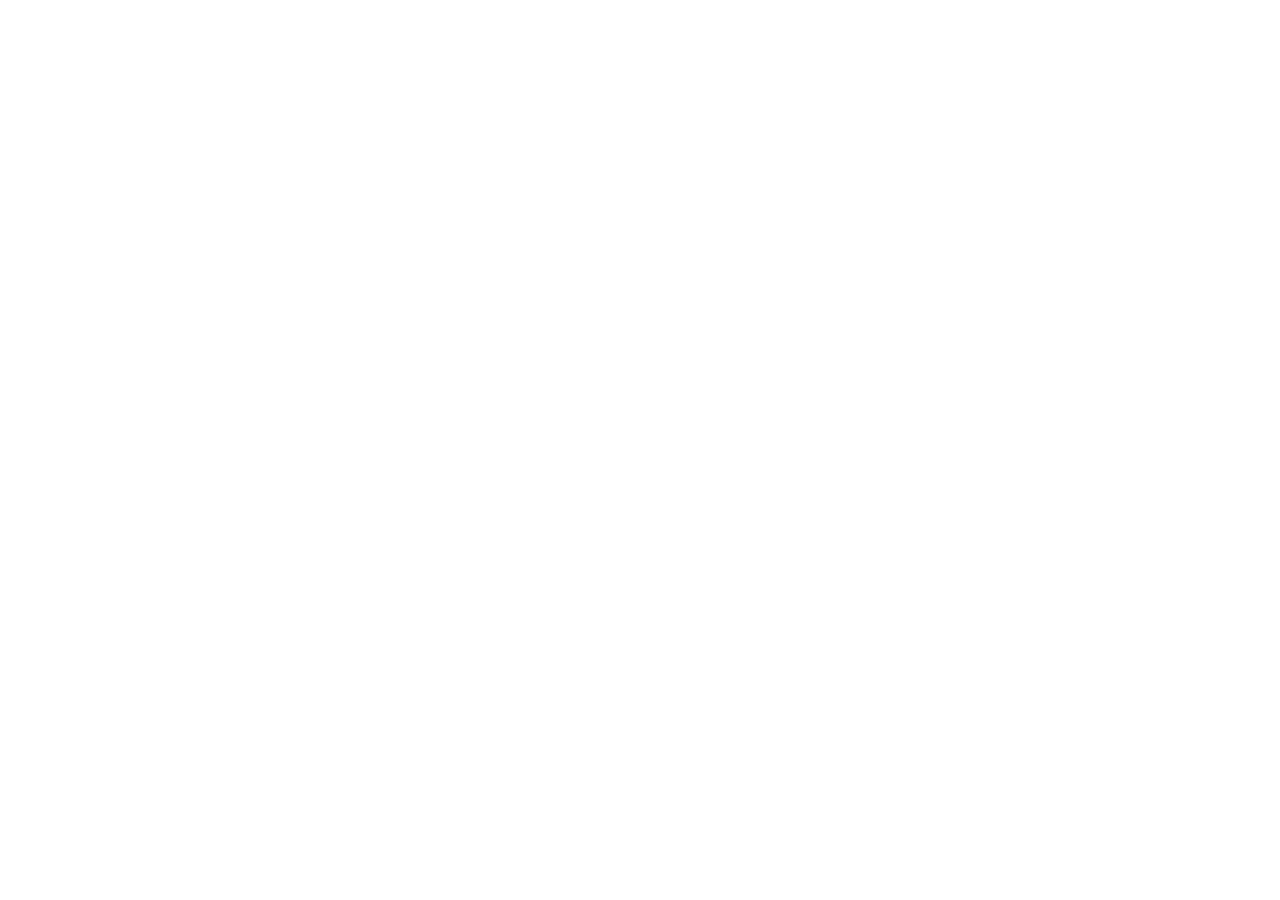
==== index.html @ ec31465f "Publish static poster generator" ====
<!doctype html>
<html lang="zh-CN">
  <head>
    <meta charset="UTF-8" />
    <meta name="viewport" content="width=device-width, initial-scale=1.0" />
    <meta name="description" content="医者有光：一键生成医师节肖像海报" />
    <title>医者有光｜医师节海报生成器</title>
    <script type="module" crossorigin src="/Chinese-Doctors-Day-Poster/assets/index-CJ7RxyKQ.js"></script>
    <link rel="stylesheet" crossorigin href="/Chinese-Doctors-Day-Poster/assets/index-CTbNt0s_.css">
  </head>
  <body>
    <div id="root"></div>
  </body>
</html>
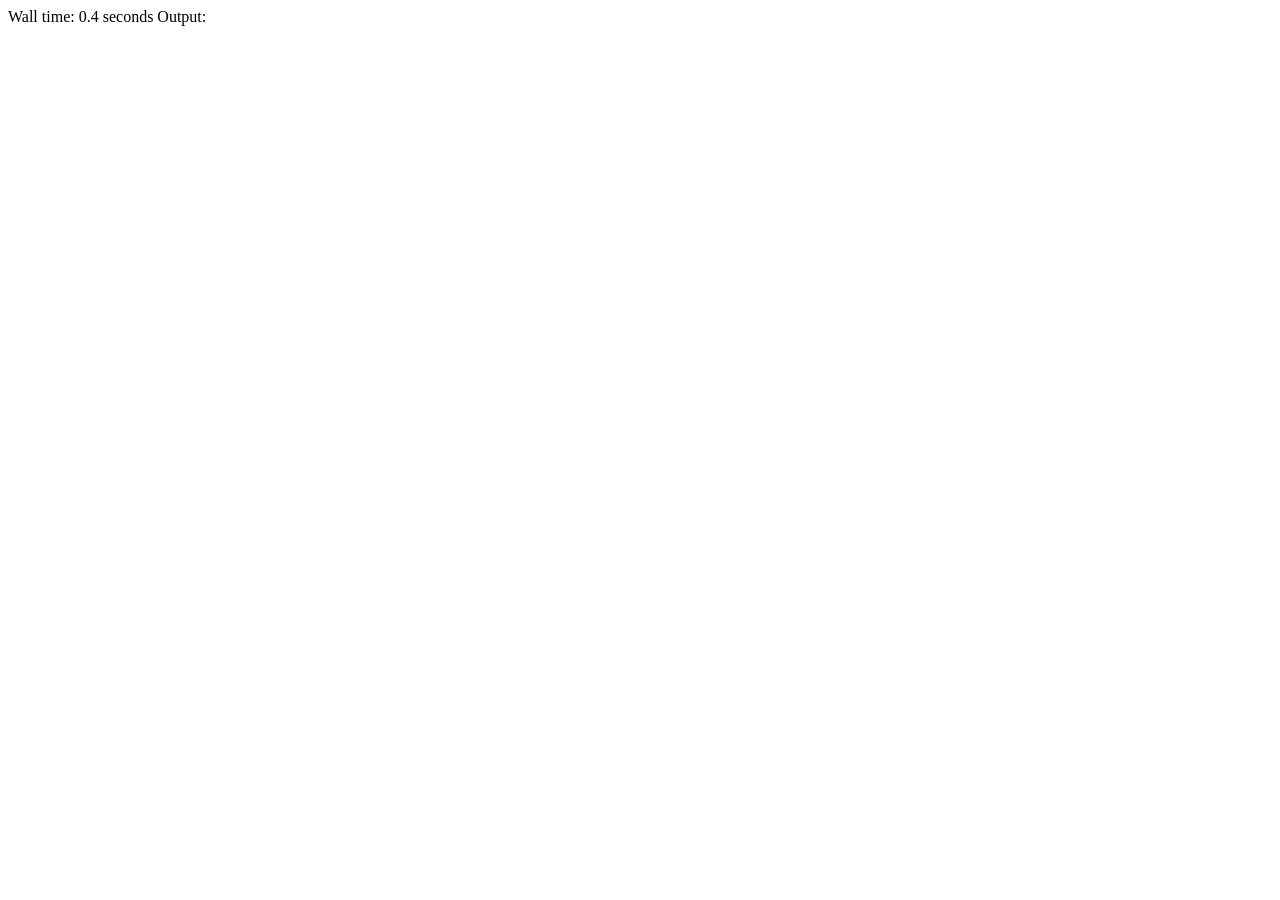
==== commit 0bc46230: "Publish original dual-photo V1.0" ====
--- a/index.html
+++ b/index.html
@@ -1,14 +1,167 @@
+﻿Wall time: 0.4 seconds
+Output:
 <!doctype html>
 <html lang="zh-CN">
-  <head>
-    <meta charset="UTF-8" />
-    <meta name="viewport" content="width=device-width, initial-scale=1.0" />
-    <meta name="description" content="医者有光：一键生成医师节肖像海报" />
-    <title>医者有光｜医师节海报生成器</title>
-    <script type="module" crossorigin src="/Chinese-Doctors-Day-Poster/assets/index-CJ7RxyKQ.js"></script>
-    <link rel="stylesheet" crossorigin href="/Chinese-Doctors-Day-Poster/assets/index-CTbNt0s_.css">
-  </head>
-  <body>
-    <div id="root"></div>
-  </body>
+<head>
+  <meta charset="utf-8">
+  <meta name="viewport" content="width=device-width, initial-scale=1">
+  <title>鎴戞槸鍖荤敓锝滄垜鐨勫崄骞?/title>
+  <style>
+    :root { --ink:#603920; --brown:#8a5635; --paper:#fbf7ef; --line:#ddaa7d; --soft:#f2e4d1; }
+    * { box-sizing:border-box; }
+    body { margin:0; background:linear-gradient(135deg,#f4ebdf,#e9dbc9); color:var(--ink); font-family:"Microsoft YaHei","PingFang SC",serif; }
+    .page { width:min(1180px,100%); margin:0 auto; padding:0 24px 42px; }
+    .site-header { height:82px; position:relative; display:flex; align-items:center; justify-content:center; border-bottom:1px solid rgba(119,72,47,.16); }
+    .site-header p { margin:0; color:#96634a; font:16px "STKaiti",KaiTi,serif; letter-spacing:.06em; }
+    .site-logo { position:absolute; right:0; display:flex; align-items:center; }
+    .site-logo img { display:block; width:270px; height:66px; object-fit:contain; object-position:right center; mix-blend-mode:multiply; }
+    .tabs { width:fit-content; display:flex; justify-content:center; gap:0; margin:20px auto 26px; padding:3px; border:1px solid rgba(119,72,47,.26); border-radius:10px; background:#f1e4d4; box-shadow:inset 0 2px 5px rgba(96,57,32,.13); overflow:hidden; }
+    .tabs a,.tabs b { min-width:112px; padding:9px 18px; border:0; border-radius:7px; color:var(--ink); font:600 14px "STKaiti",KaiTi,serif; text-align:center; text-decoration:none; }
+    .tabs a { background:#fffdf8; box-shadow:0 3px 7px rgba(96,57,32,.18); transform:translateY(-1px); }
+    .tabs b { background:#e5d2bc; box-shadow:inset 0 2px 5px rgba(96,57,32,.2); }
+    .hero { text-align:center; margin:0 auto 34px; }
+    .hero p { margin:0; color:#80533b; font-size:11px; letter-spacing:.18em; font-weight:800; }
+    .hero h1 { font:600 clamp(40px,4.2vw,52px)/1.08 KaiTi,STKaiti,serif; margin:8px 0 2px; letter-spacing:-.04em; }
+    .hero .hero-description { margin-top:10px; color:#80533b; font-size:16px; font-weight:400; letter-spacing:0; }
+    .workspace { display:grid; grid-template-columns:355px minmax(0,1fr); gap:22px; align-items:start; }
+    .panel { background:rgba(255,253,248,.94); border:1px solid rgba(255,255,255,.8); box-shadow:0 14px 38px rgba(93,53,28,.1); border-radius:22px; padding:20px; }
+    .panel h2 { font-family:KaiTi,STKaiti,serif; font-size:15px; margin:0 0 5px; }
+    .hint { margin:0 0 17px; color:#9b7258; font-size:10px; line-height:1.7; }
+    .section-title { display:flex; align-items:center; gap:8px; margin:24px 0 10px; color:#78472c; font-size:15px; font-weight:700; }
+    .section-title::before { content:""; width:5px; height:5px; border-radius:50%; background:#c98257; }
+    .upload-grid { display:grid; grid-template-columns:1fr 1fr; gap:10px; }
+    .upload { display:grid; gap:7px; min-width:0; }
+    .upload-label { display:flex; justify-content:space-between; color:#7d5038; font-size:12px; }
+    .upload-box { height:116px; display:grid; place-items:center; overflow:hidden; cursor:pointer; border:1px dashed #d89c76; border-radius:12px; background:#fffaf3; color:#a47053; transition:.2s; }
+    .upload-box:hover { border-color:#9c5e3c; background:#fff7ee; }
+    .upload-box img { width:100%; height:100%; object-fit:cover; }
+    .upload-box span { font-size:12px; text-align:center; line-height:1.7; }
+    .mini-zoom { display:grid; grid-template-columns:auto 1fr auto; align-items:center; gap:5px; color:#9a7057; font-size:10px; }
+    .mini-zoom input { min-width:0; width:100%; accent-color:#8a5635; }
+    .mini-zoom b { min-width:30px; font-weight:500; text-align:right; }
+    .upload .control { gap:4px; margin-top:0; }
+    .upload .control label { display:flex; justify-content:space-between; font-size:10px; }
+    .upload .control input[type=range] { margin:0; }
+    .control { display:grid; gap:6px; margin-top:11px; }
+    .control label { color:#87583e; font-size:11px; }
+    .subtitle-label { display:flex; align-items:center; justify-content:space-between; gap:8px; color:#87583e; font-size:11px; }
+    .subtitle-label button { padding:2px 7px; border-radius:7px; background:#fff8ef; color:#8a5635; font-size:10px; }
+    input,select,button { font:inherit; }
+    input[type=text],select { width:100%; border:1px solid #e0c7ae; background:#fffdfa; color:#603920; padding:10px 11px; border-radius:10px; outline:none; }
+    input[type=text]:focus,select:focus { border-color:#a86642; box-shadow:0 0 0 3px rgba(168,102,66,.1); }
+    input[type=range] { width:100%; accent-color:#8a5635; }
+    .slider-value { float:right; color:#a06948; }
+    .theme-switch { display:grid; grid-template-columns:1fr 1fr; gap:7px; }
+    .theme-choice { padding:9px 7px; font-size:11px; color:#754529; background:#fffdfa; }
+    .theme-choice[data-theme="warm"] { border-color:#b47a55; }.theme-choice[data-theme="jade"] { border-color:#4b847c; }.theme-choice[data-theme="ink"] { border-color:#426686; }.theme-choice[data-theme="rose"] { border-color:#a64f70; }
+    .theme-choice.active { color:#fff; background:#8a5635; border-color:#8a5635; box-shadow:inset 0 2px 5px rgba(0,0,0,.18); }
+    .buttons { display:grid; gap:9px; margin-top:20px; }
+    button { cursor:pointer; border-radius:11px; padding:12px; border:1px solid #e2c7b0; background:#fffaf5; color:#754529; }
+    button.primary { border:0; background:linear-gradient(100deg,#754529,#9c603b); color:#fff; font-weight:700; box-shadow:0 9px 16px rgba(107,60,34,.18); }
+    .stage { min-height:700px; display:grid; place-items:center; padding:24px; border-radius:22px; overflow:hidden; background:radial-gradient(circle at 18% 12%,#956042 0,#70402c 38%,#3a2119 100%); box-shadow:0 17px 38px rgba(67,37,22,.18); }
+    .stage canvas { display:block; width:min(100%,500px); height:auto; background:var(--paper); box-shadow:0 20px 38px rgba(18,8,4,.35); touch-action:none; user-select:none; }
+    .stage-note { margin:14px 0 0; color:#f6dabe; font-size:12px; text-align:center; }
+    .site-footer { margin-top:34px; padding-top:20px; display:flex; align-items:center; justify-content:space-between; border-top:1px solid rgba(119,72,47,.18); color:#96634a; font:13px "STKaiti",KaiTi,serif; }
+    .site-footer p { margin:0; }.site-footer div { display:flex; align-items:center; gap:12px; }.site-footer img { width:112px; height:112px; padding:4px; background:#fff; border:1px solid rgba(119,72,47,.18); }.site-footer span { font-size:12px; }
+    @media (max-width:760px) { .page{padding:0 14px 32px;} .site-header{height:66px;justify-content:flex-start}.site-header p{font-size:12px;letter-spacing:.02em;white-space:nowrap}.site-logo img{width:160px;height:45px}.workspace{display:flex; flex-direction:column; gap:14px;} .stage{order:-1; min-height:0; padding:18px 10px 14px;} .panel{width:100%;} .hero h1{font-size:27px;} .site-footer{margin-top:25px;padding-top:18px;flex-direction:column;gap:14px;text-align:center;} }
+    @media (max-width:760px) { .hero h1 { font-size:21px; } .hero .hero-description { font-size:11px; white-space:nowrap; } }
+  </style>
+</head>
+<body>
+  <main class="page">
+    <header class="site-header"><p>绗節涓腑鍥藉尰甯堣妭 路 鑷存暚姣忎竴浣嶄腑鍥藉尰甯?/p><a class="site-logo" href="https://www.dkmedtech.com/" target="_blank" rel="noreferrer" aria-label="榧庣鍖荤枟瀹樼綉"><img src="./dkmedtech-logo.png" alt="榧庣鍖荤枟 DK MEDTECH"></a></header>
+    <nav class="tabs" aria-label="娴锋姤绫诲瀷"><b>鎴戞槸鍖荤敓</b><a href="./">鐚粰鍖荤敓</a></nav>
+    <header class="hero"><p>CHINESE DOCTORS' DAY 路 MY MEDICAL JOURNEY</p><h1>鎴戠殑鍖昏矾 路 鍖昏矾濡傚垵</h1><p class="hero-description">涓婁紶杩囧線涓庣幇鍦ㄧ殑鐓х墖锛岃嚜瀹氫箟涓ゅ紶鐓х墖鐨勫勾浠斤紱鍙垎鍒嫋鍔ㄧ収鐗囦綅缃垨璋冩暣缂╂斁锛岀敓鎴愬浐瀹氭瘮渚嬬殑绾康娴锋姤銆?/p></header>
+    <section class="workspace">
+      <aside class="panel">
+        <div class="section-title">涓ゆ鏃跺厜</div>
+        <div class="upload-grid">
+          <label class="upload"><span class="upload-label"><span>杩囧線</span><span id="oldYearLabel">2016</span></span><span class="upload-box"><input id="oldFile" type="file" accept="image/*" hidden><span id="oldText">锛?br>涓婁紶杩囧線鐓х墖</span><img id="oldThumb" hidden alt="杩囧線鐓х墖棰勮"></span></label>
+          <label class="upload"><span class="upload-label"><span>鐜板湪</span><span id="nowYearLabel">2026</span></span><span class="upload-box"><input id="nowFile" type="file" accept="image/*" hidden><span id="nowText">锛?br>涓婁紶鐜板湪鐓х墖</span><img id="nowThumb" hidden alt="鐜板湪鐓х墖棰勮"></span></label>
+        </div>
+        <div class="section-title">鏂囧瓧涓庡勾浠?/div>
+        <div class="control"><label for="template">涓婚鏂囨</label><select id="template"><option value="鎴戠殑鍖昏矾|">鎴戠殑鍖昏矾</option><option value="{years}骞村尰璺紝鍚戝厜鑰岃|">__骞村尰璺紝鍚戝厜鑰岃</option><option value="鎵у尰{years}骞达紝鐑埍涓嶅噺|">鎵у尰__骞达紝鐑埍涓嶅噺</option><option value="琛屽尰{years}骞达紝涓嶈礋鐑埍|">琛屽尰__骞达紝涓嶈礋鐑埍</option><option value="鎵х伅琛屽尰锛屽瞾宀佺粡骞磡">鎵х伅琛屽尰锛屽瞾宀佺粡骞?/option></select></div>
+        <div class="control"><label for="practiceYears">浠庡尰骞撮檺锛堝勾锛?/label><input id="practiceYears" type="text" inputmode="numeric" maxlength="2" value="10"></div>
+        <div class="control"><div class="subtitle-label"><label for="storySubtitle">鍓爣棰?/label><button id="randomSubtitle" type="button">鎹竴鍙?/button></div><input id="storySubtitle" type="text" maxlength="28" value="姣忎竴娈垫椂鍏夛紝閮藉湪涓虹敓鍛藉畧鏈?></div>
+        <div class="upload-grid"><div class="control"><label for="oldYear">鐓х墖骞翠唤</label><input id="oldYear" type="text" inputmode="numeric" maxlength="4" value="2016"></div><div class="control"><label for="nowYear">鐓х墖骞翠唤</label><input id="nowYear" type="text" inputmode="numeric" maxlength="4" value="2026"></div></div>
+        <div class="control"><label for="oldZoom">鍗佸勾鍓嶇収鐗囩缉鏀?<span class="slider-value" id="oldZoomValue">110%</span></label><input id="oldZoom" type="range" min="1" max="2" step=".01" value="1.1"></div>
+        <div class="control"><label for="nowZoom">鐜板湪鐓х墖缂╂斁 <span class="slider-value" id="nowZoomValue">110%</span></label><input id="nowZoom" type="range" min="1" max="2" step=".01" value="1.1"></div>
+        <div class="section-title">鐢婚潰閰嶈壊</div>
+        <div class="theme-switch" role="group" aria-label="鐢婚潰閰嶈壊"><button type="button" class="theme-choice active" data-theme="warm">鏆栨娓╂殩</button><button type="button" class="theme-choice" data-theme="jade">闈掔豢瀹堟姢</button><button type="button" class="theme-choice" data-theme="ink">娣辫摑鏅烘収</button><button type="button" class="theme-choice" data-theme="rose">缁壊鑷存暚</button></div>
+        <div class="buttons"><button id="reset" type="button">鎭㈠榛樿</button><button id="download" class="primary" type="button">涓嬭浇楂樻竻娴锋姤</button></div>
+      </aside>
+      <section class="stage"><div><canvas id="poster" width="1160" height="1920" aria-label="鎴戠殑鍗佸勾娴锋姤棰勮"></canvas><p class="stage-note">鎷栧姩鍥剧墖鍙敼鍙樹綅缃?/p></div></section>
+    </section>
+    <footer class="site-footer"><p>漏 2026 鑻忓窞榧庣鍖荤枟鎶€鏈偂浠芥湁闄愬叕鍙?</p><div><img src="/official-account-qr.jpg" alt="榧庣鍖荤枟寰俊鍏紬鍙蜂簩缁寸爜"><span>鍏虫敞榧庣鍖荤枟鍏紬鍙?/span></div></footer>
+  </main>
+  <script>
+    (() => {
+      const W=1160,H=1920, $=s=>document.querySelector(s), canvas=$('#poster');
+      const posterLogo=new Image(); posterLogo.onload=()=>draw(); posterLogo.src='/dkmedtech-poster-mark.png';
+      const state={old:null,now:null,oldZoom:1.1,nowZoom:1.1,theme:'warm',pos:{old:{x:0,y:0},now:{x:0,y:0}}};
+      const themes={warm:{paper:'#f8f2e7',ink:'#6e4025',muted:'#845238',accent:'#b7794f',soft:'#ead8c3',stream:'rgba(142,94,55,.18)'},jade:{paper:'#eef5f1',ink:'#20564f',muted:'#37746b',accent:'#4e8a7d',soft:'#d7e7df',stream:'rgba(37,107,94,.18)'},ink:{paper:'#eef3f7',ink:'#193e60',muted:'#356a93',accent:'#4c86b5',soft:'#d8e7f2',stream:'rgba(37,87,130,.18)'},rose:{paper:'#fbf0f4',ink:'#722e4d',muted:'#994b6b',accent:'#cb6687',soft:'#f2d9e2',stream:'rgba(142,62,96,.18)'}};
+      const storySubtitles=['姣忎竴娈垫椂鍏夛紝閮藉湪涓虹敓鍛藉畧鏈?,'宀佹湀娴佽浆锛屼粊蹇冨缁堝涓€','涓€璺悜鍓嶏紝鍙负瀹堟姢鐢熷懡','鍖昏矾鏈夊厜锛屾灞ヤ笉鍋?,'鏃堕棿娌夋穩涓撲笟锛屼篃鐝嶈棌鐑埍','鎶婇潚鏄ョ暀缁欏尰璺紝鎶婃俯鏆栫暀缁欐偅鑰?];
+      const randomSubtitle=()=>{const input=$('#storySubtitle');const choices=storySubtitles.filter(item=>item!==input.value);input.value=choices[Math.floor(Math.random()*choices.length)];draw();};
+      ['old','now'].forEach(kind=>{const upload=$('#'+kind+'File').closest('.upload');const zoomControl=$('#'+kind+'Zoom').closest('.control');const zoomLabel=zoomControl.querySelector('label');zoomLabel.childNodes[0].nodeValue='鐓х墖缂╂斁 ';zoomControl.classList.add('photo-zoom-inline');upload.append(zoomControl);const yearControl=$('#'+kind+'Year').closest('.control');yearControl.classList.add('photo-year-inline');upload.append(yearControl);});
+      const frames={old:{x:88,y:725,w:450,h:700,r:-.045},now:{x:608,y:629,w:462,h:756,r:.035}};
+      function path(g,x,y,w,h,r){ g.beginPath(); g.moveTo(x+r,y); g.arcTo(x+w,y,x+w,y+h,r); g.arcTo(x+w,y+h,x,y+h,r); g.arcTo(x,y+h,x,y,r); g.arcTo(x,y,x+w,y,r); g.closePath(); }
+      function fitText(g,text,max,font){ g.font=font; let size=parseInt(font,10); while(g.measureText(text).width>max && size>28){size-=2;g.font=font.replace(/^\d+px/,size+'px');} return g.font; }
+      function cover(g,img,x,y,w,h,zoom,pos,filter){
+        g.save(); path(g,x,y,w,h,3); g.clip();
+        if(img){ const sc=Math.max(w/img.width,h/img.height)*zoom, dw=img.width*sc, dh=img.height*sc; g.filter=filter||'none'; g.drawImage(img,x+(w-dw)/2+(dw-w)*pos.x/2,y+(h-dh)/2+(dh-h)*pos.y/2,dw,dh); g.filter='none'; }
+        else { g.fillStyle='#ead8c3';g.fillRect(x,y,w,h);g.strokeStyle='rgba(124,76,43,.26)';g.lineWidth=2; for(let i=-h;i<w;i+=36){g.beginPath();g.moveTo(x+i,y);g.lineTo(x+i+h,y+h);g.stroke();}g.fillStyle='#a57758';g.font='29px KaiTi,serif';g.textAlign='center';g.fillText('涓婁紶鐓х墖',x+w/2,y+h/2); }
+        g.restore();
+      }
+      function card(g,key,year,p){
+        const f=frames[key],cx=f.x+f.w/2,cy=f.y+f.h/2;g.save();g.translate(cx,cy);g.rotate(f.r);g.translate(-cx,-cy);
+        g.shadowColor='rgba(79,48,28,.22)';g.shadowBlur=24;g.shadowOffsetY=13;g.fillStyle=key==='old'?p.soft:'#fffdf7';path(g,f.x,f.y,f.w,f.h,24);g.fill();g.shadowColor='transparent';
+        if(key==='old'){g.strokeStyle=p.accent;g.lineWidth=5;path(g,f.x+9,f.y+9,f.w-18,f.h-18,18);g.stroke();}
+        cover(g,state[key],f.x+25,f.y+27,f.w-50,f.h-132,state[key+'Zoom'],state.pos[key],'none');
+        g.strokeStyle=key==='old'?p.accent:'#e7d7c2';g.lineWidth=2;g.strokeRect(f.x+25,f.y+27,f.w-50,f.h-132);
+        g.fillStyle=p.ink;g.font='italic 48px Georgia,serif';g.textAlign='center';g.fillText(year,f.x+f.w/2,f.y+f.h-45);g.restore();
+      }
+      function flourish(g,p){
+        g.save();g.strokeStyle=p.stream;g.lineWidth=2;
+        for(let i=0;i<16;i++){g.beginPath();g.moveTo(625+i*27,-42);g.bezierCurveTo(820+i*8,168,1010,80,1210,205+i*15);g.stroke();}
+        for(let i=0;i<15;i++){g.beginPath();g.moveTo(-45,1475+i*22);g.bezierCurveTo(205,1535+i*5,130,1870-i*10,475,1960);g.stroke();}g.restore();
+      }
+      function timeStream(g,p){
+        g.save();g.strokeStyle=p.stream;g.lineWidth=2;g.setLineDash([11,14]);
+        [0,1,2].forEach(i=>{g.beginPath();g.arc(580,840,420+i*62,Math.PI*.1,Math.PI*.92);g.stroke();});
+        g.setLineDash([]);g.strokeStyle=p.stream;g.lineWidth=1.5;
+        for(let i=0;i<7;i++){g.beginPath();g.moveTo(90,450+i*18);g.bezierCurveTo(350,500-i*16,735,445+i*22,1075,524-i*12);g.stroke();}
+        g.fillStyle=p.muted;g.globalAlpha=.45;g.font='18px Georgia,serif';g.textAlign='center';['PAST','NOW','FORWARD'].forEach((t,i)=>g.fillText(t,258+i*322,490+(i%2)*20));g.restore();
+      }
+      function render(target,scale=1){
+        const p=themes[state.theme],g=target.getContext('2d');g.setTransform(scale,0,0,scale,0,0);g.clearRect(0,0,W,H);g.fillStyle=p.paper;g.fillRect(0,0,W,H);
+        g.fillStyle=p.stream;g.globalAlpha=.55;for(let y=24;y<H;y+=24)for(let x=24;x<W;x+=24){g.beginPath();g.arc(x+(y/24%2?7:0),y,1.05,0,Math.PI*2);g.fill();}g.globalAlpha=1;flourish(g,p);timeStream(g,p);
+        const option=$('#template').value.split('|'),years=Math.max(0,+$('#practiceYears').value||10);const title=option[0].replace('{years}',years),sub=option[1].replace('{years}',years);
+        g.fillStyle=p.muted;g.font='600 22px Arial,sans-serif';g.letterSpacing='3px';g.textAlign='center';g.fillText('CHINESE DOCTORS\' DAY 路 MY MEDICAL JOURNEY',580,178);
+        g.fillStyle=p.ink;fitText(g,title,900,'108px KaiTi,STKaiti,serif');g.fillText(title,580,325);
+        g.fillStyle=p.accent;fitText(g,$('#storySubtitle').value||storySubtitles[0],900,'42px KaiTi,STKaiti,serif');g.fillText($('#storySubtitle').value||storySubtitles[0],580,402);g.textAlign='left';
+        if(posterLogo.complete&&posterLogo.naturalWidth){g.drawImage(posterLogo,1035,24,99,99);}else{g.fillStyle='#f1e1cb';g.beginPath();g.arc(1084.5,73.5,40,0,Math.PI*2);g.fill();g.fillStyle='#9a613d';g.font='bold 16px Arial';g.textAlign='center';g.fillText('DK',1084.5,79.5);g.textAlign='left';}
+        g.strokeStyle=p.accent;g.lineWidth=3;g.beginPath();g.moveTo(580,590);g.lineTo(580,1428);g.stroke();g.fillStyle=p.accent;[590,1428].forEach(y=>{g.beginPath();g.arc(580,y,10,0,Math.PI*2);g.fill();});g.font='bold 28px Georgia,serif';g.textAlign='center';g.fillText($('#oldYear').value||'2016',580,555);g.fillText($('#nowYear').value||'2026',580,1475);g.textAlign='left';
+        card(g,'old',$('#oldYear').value||'2016',p);card(g,'now',$('#nowYear').value||'2026',p);
+        g.strokeStyle=p.accent;g.lineWidth=2;g.beginPath();g.moveTo(88,1552);g.lineTo(1070,1552);g.stroke();g.fillStyle=p.ink;g.font='58px KaiTi,STKaiti,serif';g.textAlign='center';g.fillText('涓嶈礋鏃跺厜锛屼笉璐熶俊浠?,580,1644);
+        g.fillStyle=p.muted;g.font='27px KaiTi,serif';g.fillText('姣忎竴娈靛厜闃达紝閮藉湪瀹堟姢鐢熷懡鐨勮矾涓娿€?,580,1754);g.font='22px Arial,sans-serif';g.fillText('DK MEDTECH 路 鑷存暚涓浗鍖诲笀',580,1794);g.textAlign='left';
+      }
+      function draw(){render(canvas,1);}
+      function load(kind){ const input=$('#'+kind+'File'); input.addEventListener('change',e=>{const f=e.target.files[0];if(!f)return;const url=URL.createObjectURL(f),img=new Image();img.onload=()=>{state[kind]=img;const thumb=$('#'+kind+'Thumb');thumb.src=url;thumb.hidden=false;$('#'+kind+'Text').hidden=true;draw();};img.src=url;});}
+      load('old');load('now');
+      ['template','oldYear','nowYear','practiceYears','storySubtitle'].forEach(id=>$( '#'+id).addEventListener('input',()=>{ $('#oldYearLabel').textContent=$('#oldYear').value||'2016';$('#nowYearLabel').textContent=$('#nowYear').value||'2026';draw(); }));
+      $('#randomSubtitle').addEventListener('click',randomSubtitle);
+      ['old','now'].forEach(kind=>{$('#'+kind+'Zoom').addEventListener('input',e=>{state[kind+'Zoom']=+e.target.value;$('#'+kind+'ZoomValue').textContent=Math.round(state[kind+'Zoom']*100)+'%';draw();});});
+      document.querySelectorAll('.theme-choice').forEach(button=>button.addEventListener('click',()=>{state.theme=button.dataset.theme;document.querySelectorAll('.theme-choice').forEach(item=>{const active=item===button;item.classList.toggle('active',active);item.style.background=active?themes[state.theme].ink:'';item.style.borderColor=active?themes[state.theme].ink:'';});draw();}));
+      let drag=null;canvas.addEventListener('pointerdown',e=>{const r=canvas.getBoundingClientRect(),px=(e.clientX-r.left)*W/r.width,py=(e.clientY-r.top)*H/r.height;let hit=Object.keys(frames).find(k=>{const f=frames[k];return px>=f.x&&px<=f.x+f.w&&py>=f.y&&py<=f.y+f.h;});if(!hit)return;drag={kind:hit,x:e.clientX,y:e.clientY,pos:{...state.pos[hit]}};canvas.setPointerCapture(e.pointerId);});
+      canvas.addEventListener('pointermove',e=>{if(!drag)return;const r=canvas.getBoundingClientRect(),dx=(e.clientX-drag.x)*W/r.width,dy=(e.clientY-drag.y)*H/r.height;state.pos[drag.kind]={x:Math.max(-1,Math.min(1,drag.pos.x+dx/180)),y:Math.max(-1,Math.min(1,drag.pos.y+dy/180))};draw();});
+      ['pointerup','pointercancel'].forEach(type=>canvas.addEventListener(type,()=>drag=null));
+      $('#reset').addEventListener('click',()=>{state.old=state.now=null;state.oldZoom=state.nowZoom=1.1;state.pos={old:{x:0,y:0},now:{x:0,y:0}};['old','now'].forEach(k=>{$('#'+k+'File').value='';$('#'+k+'Thumb').hidden=true;$('#'+k+'Text').hidden=false;$('#'+k+'Zoom').value=1.1;$('#'+k+'ZoomValue').textContent='110%';});$('#template').selectedIndex=0;$('#oldYear').value='2016';$('#nowYear').value='2026';$('#practiceYears').value='10';$('#storySubtitle').value=storySubtitles[0];$('#oldYearLabel').textContent='2016';$('#nowYearLabel').textContent='2026';draw();});
+      $('#download').addEventListener('click',()=>{const out=document.createElement('canvas');out.width=2320;out.height=3840;render(out,2);const a=document.createElement('a');a.download='鎴戠殑鍗佸勾-鍖诲笀鑺傛捣鎶?png';a.href=out.toDataURL('image/png');a.click();});
+      $('#reset').addEventListener('click',()=>{state.theme='warm';document.querySelectorAll('.theme-choice').forEach(item=>{item.classList.toggle('active',item.dataset.theme==='warm');item.style.background='';item.style.borderColor='';});draw();});
+      randomSubtitle();
+    })();
+  </script>
+</body>
 </html>
+
+
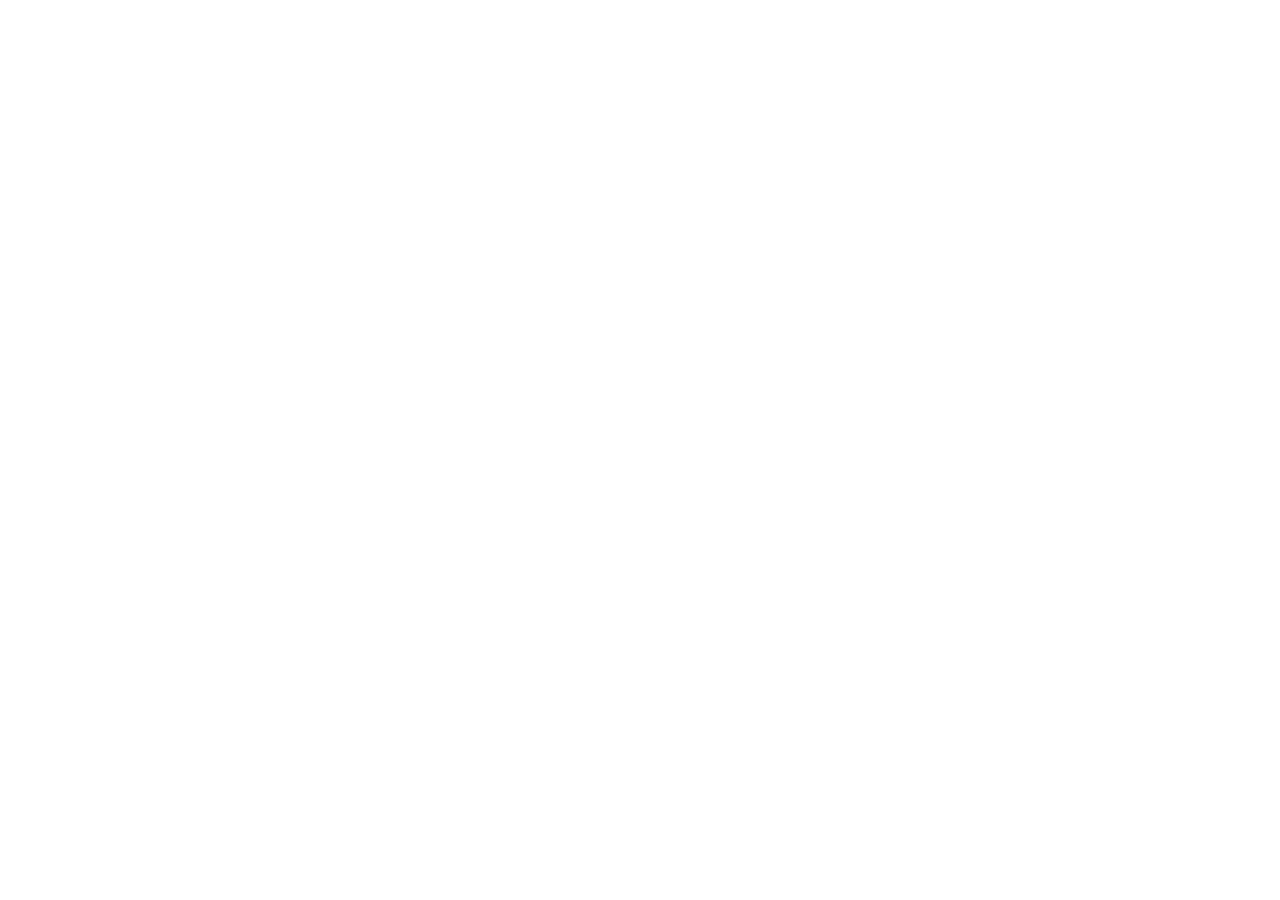
==== commit d6777c75: "Fix original V1 page markup" ====
--- a/index.html
+++ b/index.html
@@ -1,5 +1,3 @@
-﻿Wall time: 0.4 seconds
-Output:
 <!doctype html>
 <html lang="zh-CN">
 <head>
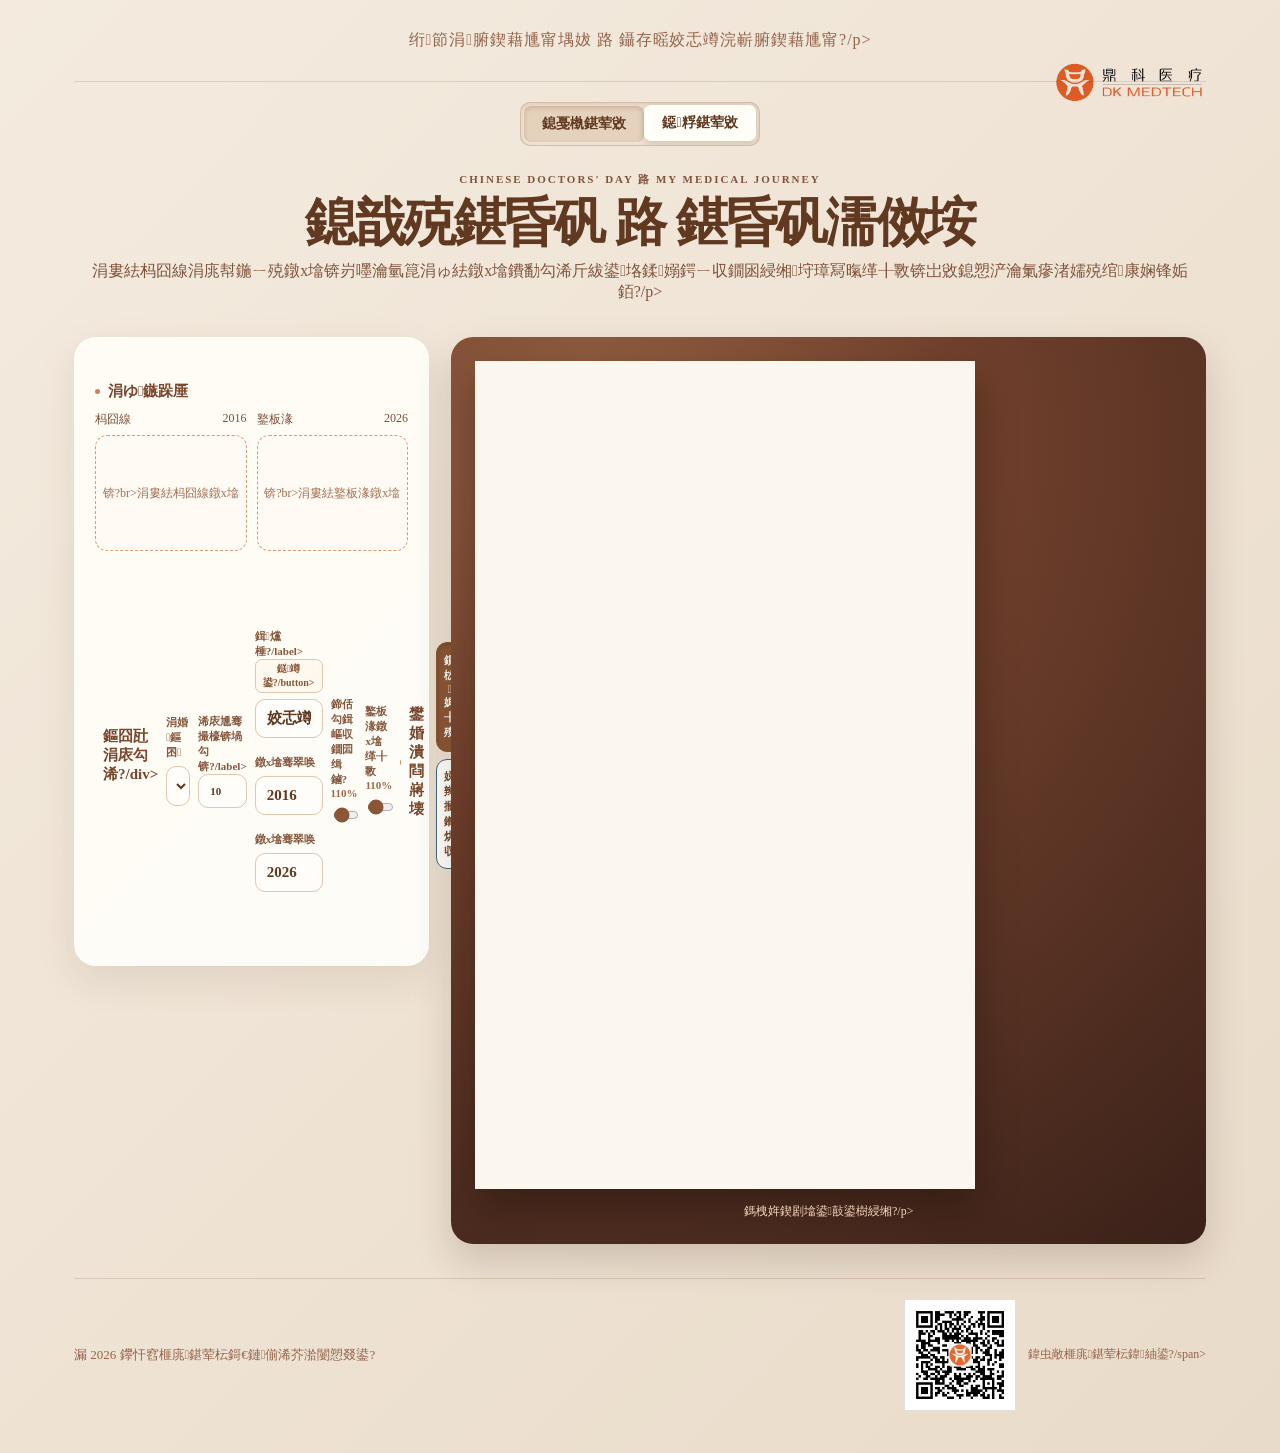
==== commit 3fe92b52: "Fix malformed title in dual-photo V1.0" ====
--- a/index.html
+++ b/index.html
@@ -3,7 +3,7 @@
 <head>
   <meta charset="utf-8">
   <meta name="viewport" content="width=device-width, initial-scale=1">
-  <title>鎴戞槸鍖荤敓锝滄垜鐨勫崄骞?/title>
+  <title>我是医生｜我的十年</title>
   <style>
     :root { --ink:#603920; --brown:#8a5635; --paper:#fbf7ef; --line:#ddaa7d; --soft:#f2e4d1; }
     * { box-sizing:border-box; }
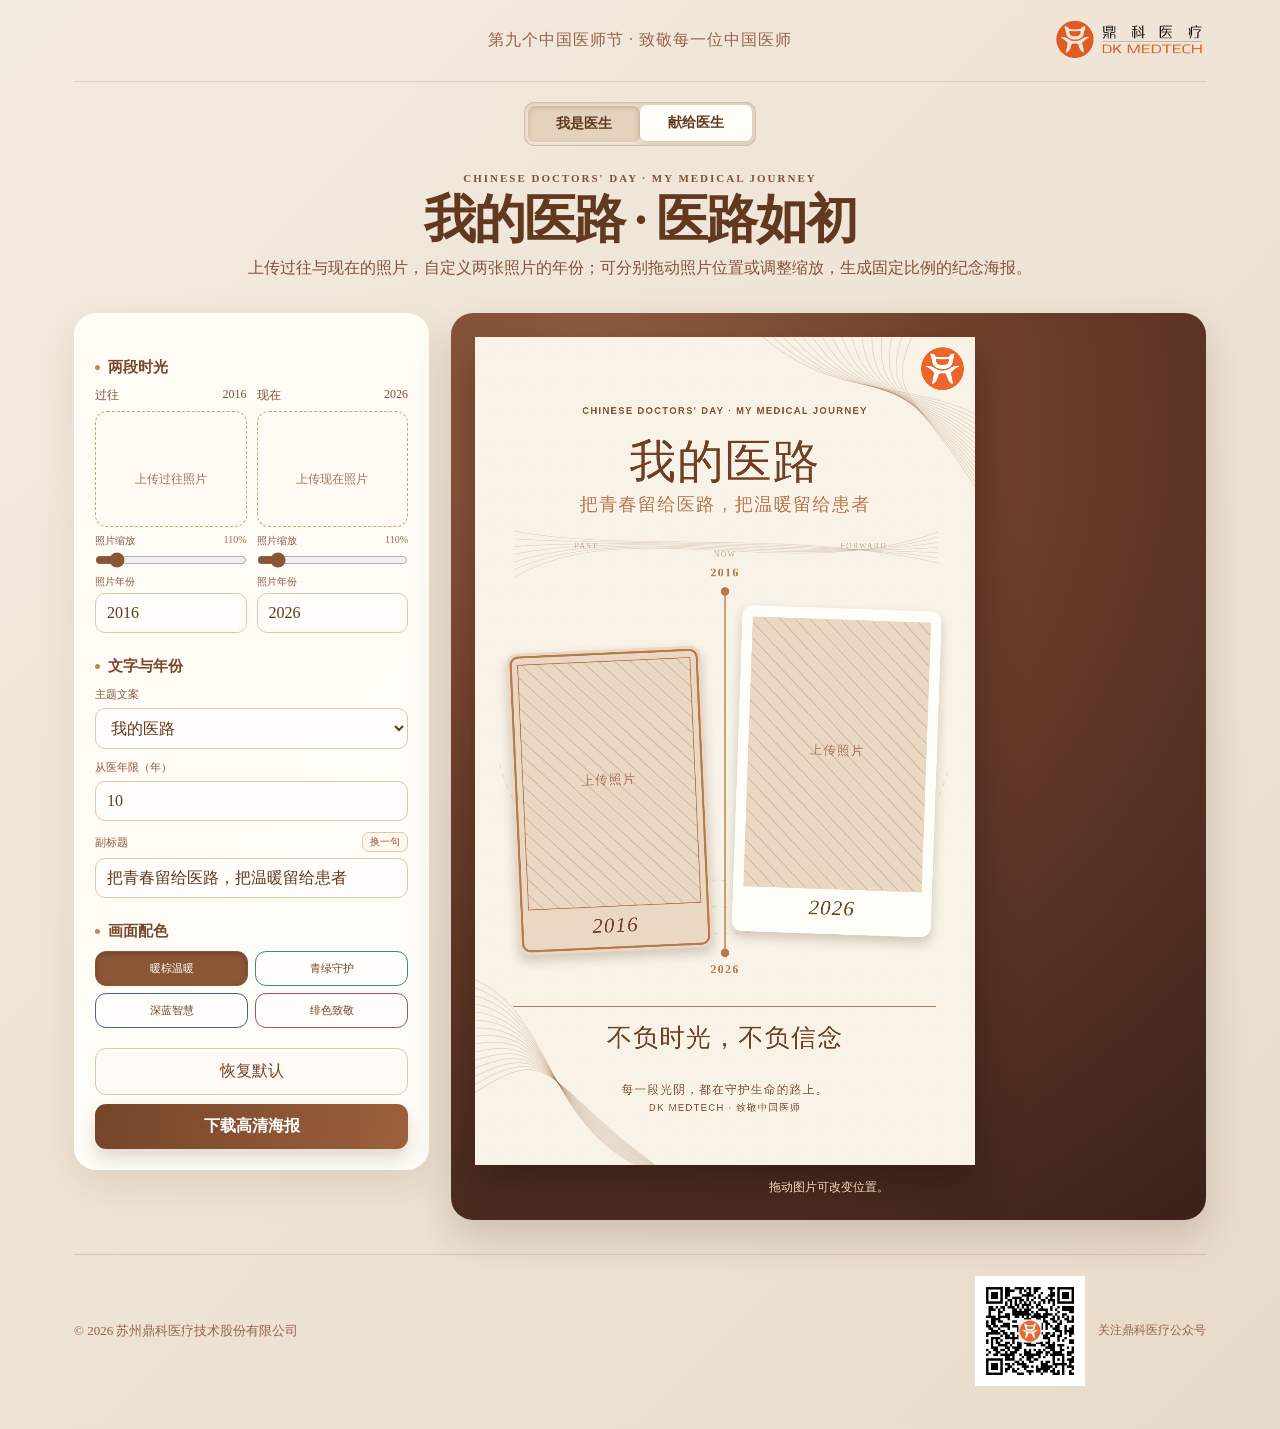
==== commit af621d68: "Restore V1.0 Chinese text and assets" ====
--- a/index.html
+++ b/index.html
@@ -67,47 +67,47 @@
 </head>
 <body>
   <main class="page">
-    <header class="site-header"><p>绗節涓腑鍥藉尰甯堣妭 路 鑷存暚姣忎竴浣嶄腑鍥藉尰甯?/p><a class="site-logo" href="https://www.dkmedtech.com/" target="_blank" rel="noreferrer" aria-label="榧庣鍖荤枟瀹樼綉"><img src="./dkmedtech-logo.png" alt="榧庣鍖荤枟 DK MEDTECH"></a></header>
-    <nav class="tabs" aria-label="娴锋姤绫诲瀷"><b>鎴戞槸鍖荤敓</b><a href="./">鐚粰鍖荤敓</a></nav>
-    <header class="hero"><p>CHINESE DOCTORS' DAY 路 MY MEDICAL JOURNEY</p><h1>鎴戠殑鍖昏矾 路 鍖昏矾濡傚垵</h1><p class="hero-description">涓婁紶杩囧線涓庣幇鍦ㄧ殑鐓х墖锛岃嚜瀹氫箟涓ゅ紶鐓х墖鐨勫勾浠斤紱鍙垎鍒嫋鍔ㄧ収鐗囦綅缃垨璋冩暣缂╂斁锛岀敓鎴愬浐瀹氭瘮渚嬬殑绾康娴锋姤銆?/p></header>
+    <header class="site-header"><p>第九个中国医师节 · 致敬每一位中国医师</p><a class="site-logo" href="https://www.dkmedtech.com/" target="_blank" rel="noreferrer" aria-label="鼎科医疗官网"><img src="./dkmedtech-logo.png" alt="鼎科医疗 DK MEDTECH"></a></header>
+    <nav class="tabs" aria-label="海报类型"><b>我是医生</b><a href="./">献给医生</a></nav>
+    <header class="hero"><p>CHINESE DOCTORS' DAY · MY MEDICAL JOURNEY</p><h1>我的医路 · 医路如初</h1><p class="hero-description">上传过往与现在的照片，自定义两张照片的年份；可分别拖动照片位置或调整缩放，生成固定比例的纪念海报。</p></header>
     <section class="workspace">
       <aside class="panel">
-        <div class="section-title">涓ゆ鏃跺厜</div>
+        <div class="section-title">两段时光</div>
         <div class="upload-grid">
-          <label class="upload"><span class="upload-label"><span>杩囧線</span><span id="oldYearLabel">2016</span></span><span class="upload-box"><input id="oldFile" type="file" accept="image/*" hidden><span id="oldText">锛?br>涓婁紶杩囧線鐓х墖</span><img id="oldThumb" hidden alt="杩囧線鐓х墖棰勮"></span></label>
-          <label class="upload"><span class="upload-label"><span>鐜板湪</span><span id="nowYearLabel">2026</span></span><span class="upload-box"><input id="nowFile" type="file" accept="image/*" hidden><span id="nowText">锛?br>涓婁紶鐜板湪鐓х墖</span><img id="nowThumb" hidden alt="鐜板湪鐓х墖棰勮"></span></label>
+          <label class="upload"><span class="upload-label"><span>过往</span><span id="oldYearLabel">2016</span></span><span class="upload-box"><input id="oldFile" type="file" accept="image/*" hidden><span id="oldText"><br>上传过往照片</span><img id="oldThumb" hidden alt="过往照片预览"></span></label>
+          <label class="upload"><span class="upload-label"><span>现在</span><span id="nowYearLabel">2026</span></span><span class="upload-box"><input id="nowFile" type="file" accept="image/*" hidden><span id="nowText"><br>上传现在照片</span><img id="nowThumb" hidden alt="现在照片预览"></span></label>
         </div>
-        <div class="section-title">鏂囧瓧涓庡勾浠?/div>
-        <div class="control"><label for="template">涓婚鏂囨</label><select id="template"><option value="鎴戠殑鍖昏矾|">鎴戠殑鍖昏矾</option><option value="{years}骞村尰璺紝鍚戝厜鑰岃|">__骞村尰璺紝鍚戝厜鑰岃</option><option value="鎵у尰{years}骞达紝鐑埍涓嶅噺|">鎵у尰__骞达紝鐑埍涓嶅噺</option><option value="琛屽尰{years}骞达紝涓嶈礋鐑埍|">琛屽尰__骞达紝涓嶈礋鐑埍</option><option value="鎵х伅琛屽尰锛屽瞾宀佺粡骞磡">鎵х伅琛屽尰锛屽瞾宀佺粡骞?/option></select></div>
-        <div class="control"><label for="practiceYears">浠庡尰骞撮檺锛堝勾锛?/label><input id="practiceYears" type="text" inputmode="numeric" maxlength="2" value="10"></div>
-        <div class="control"><div class="subtitle-label"><label for="storySubtitle">鍓爣棰?/label><button id="randomSubtitle" type="button">鎹竴鍙?/button></div><input id="storySubtitle" type="text" maxlength="28" value="姣忎竴娈垫椂鍏夛紝閮藉湪涓虹敓鍛藉畧鏈?></div>
-        <div class="upload-grid"><div class="control"><label for="oldYear">鐓х墖骞翠唤</label><input id="oldYear" type="text" inputmode="numeric" maxlength="4" value="2016"></div><div class="control"><label for="nowYear">鐓х墖骞翠唤</label><input id="nowYear" type="text" inputmode="numeric" maxlength="4" value="2026"></div></div>
-        <div class="control"><label for="oldZoom">鍗佸勾鍓嶇収鐗囩缉鏀?<span class="slider-value" id="oldZoomValue">110%</span></label><input id="oldZoom" type="range" min="1" max="2" step=".01" value="1.1"></div>
-        <div class="control"><label for="nowZoom">鐜板湪鐓х墖缂╂斁 <span class="slider-value" id="nowZoomValue">110%</span></label><input id="nowZoom" type="range" min="1" max="2" step=".01" value="1.1"></div>
-        <div class="section-title">鐢婚潰閰嶈壊</div>
-        <div class="theme-switch" role="group" aria-label="鐢婚潰閰嶈壊"><button type="button" class="theme-choice active" data-theme="warm">鏆栨娓╂殩</button><button type="button" class="theme-choice" data-theme="jade">闈掔豢瀹堟姢</button><button type="button" class="theme-choice" data-theme="ink">娣辫摑鏅烘収</button><button type="button" class="theme-choice" data-theme="rose">缁壊鑷存暚</button></div>
-        <div class="buttons"><button id="reset" type="button">鎭㈠榛樿</button><button id="download" class="primary" type="button">涓嬭浇楂樻竻娴锋姤</button></div>
+        <div class="section-title">文字与年份</div>
+        <div class="control"><label for="template">主题文案</label><select id="template"><option value="我的医路|">我的医路</option><option value="{years}年医路，向光而行|">__年医路，向光而行</option><option value="执医{years}年，热爱不减|">执医__年，热爱不减</option><option value="行医{years}年，不负热爱|">行医__年，不负热爱</option><option value="执灯行医，岁岁经年|">执灯行医，岁岁经年</option></select></div>
+        <div class="control"><label for="practiceYears">从医年限（年）</label><input id="practiceYears" type="text" inputmode="numeric" maxlength="2" value="10"></div>
+        <div class="control"><div class="subtitle-label"><label for="storySubtitle">副标题</label><button id="randomSubtitle" type="button">换一句</button></div><input id="storySubtitle" type="text" maxlength="28" value="每一段时光，都在为生命守护。</div>
+        <div class="upload-grid"><div class="control"><label for="oldYear">照片年份</label><input id="oldYear" type="text" inputmode="numeric" maxlength="4" value="2016"></div><div class="control"><label for="nowYear">照片年份</label><input id="nowYear" type="text" inputmode="numeric" maxlength="4" value="2026"></div></div>
+        <div class="control"><label for="oldZoom">十年前照片缩放<span class="slider-value" id="oldZoomValue">110%</span></label><input id="oldZoom" type="range" min="1" max="2" step=".01" value="1.1"></div>
+        <div class="control"><label for="nowZoom">现在照片缩放 <span class="slider-value" id="nowZoomValue">110%</span></label><input id="nowZoom" type="range" min="1" max="2" step=".01" value="1.1"></div>
+        <div class="section-title">画面配色</div>
+        <div class="theme-switch" role="group" aria-label="画面配色"><button type="button" class="theme-choice active" data-theme="warm">暖棕温暖</button><button type="button" class="theme-choice" data-theme="jade">青绿守护</button><button type="button" class="theme-choice" data-theme="ink">深蓝智慧</button><button type="button" class="theme-choice" data-theme="rose">绯色致敬</button></div>
+        <div class="buttons"><button id="reset" type="button">恢复默认</button><button id="download" class="primary" type="button">下载高清海报</button></div>
       </aside>
-      <section class="stage"><div><canvas id="poster" width="1160" height="1920" aria-label="鎴戠殑鍗佸勾娴锋姤棰勮"></canvas><p class="stage-note">鎷栧姩鍥剧墖鍙敼鍙樹綅缃?/p></div></section>
+      <section class="stage"><div><canvas id="poster" width="1160" height="1920" aria-label="我的十年海报预览"></canvas><p class="stage-note">拖动图片可改变位置。</p></div></section>
     </section>
-    <footer class="site-footer"><p>漏 2026 鑻忓窞榧庣鍖荤枟鎶€鏈偂浠芥湁闄愬叕鍙?</p><div><img src="/official-account-qr.jpg" alt="榧庣鍖荤枟寰俊鍏紬鍙蜂簩缁寸爜"><span>鍏虫敞榧庣鍖荤枟鍏紬鍙?/span></div></footer>
+    <footer class="site-footer"><p>© 2026 苏州鼎科医疗技术股份有限公司</p><div><img src="./official-account-qr.jpg" alt="鼎科医疗微信公众号二维码"><span>关注鼎科医疗公众号</span></div></footer>
   </main>
   <script>
     (() => {
       const W=1160,H=1920, $=s=>document.querySelector(s), canvas=$('#poster');
-      const posterLogo=new Image(); posterLogo.onload=()=>draw(); posterLogo.src='/dkmedtech-poster-mark.png';
+      const posterLogo=new Image(); posterLogo.onload=()=>draw(); posterLogo.src='./dkmedtech-poster-mark.png';
       const state={old:null,now:null,oldZoom:1.1,nowZoom:1.1,theme:'warm',pos:{old:{x:0,y:0},now:{x:0,y:0}}};
       const themes={warm:{paper:'#f8f2e7',ink:'#6e4025',muted:'#845238',accent:'#b7794f',soft:'#ead8c3',stream:'rgba(142,94,55,.18)'},jade:{paper:'#eef5f1',ink:'#20564f',muted:'#37746b',accent:'#4e8a7d',soft:'#d7e7df',stream:'rgba(37,107,94,.18)'},ink:{paper:'#eef3f7',ink:'#193e60',muted:'#356a93',accent:'#4c86b5',soft:'#d8e7f2',stream:'rgba(37,87,130,.18)'},rose:{paper:'#fbf0f4',ink:'#722e4d',muted:'#994b6b',accent:'#cb6687',soft:'#f2d9e2',stream:'rgba(142,62,96,.18)'}};
-      const storySubtitles=['姣忎竴娈垫椂鍏夛紝閮藉湪涓虹敓鍛藉畧鏈?,'宀佹湀娴佽浆锛屼粊蹇冨缁堝涓€','涓€璺悜鍓嶏紝鍙负瀹堟姢鐢熷懡','鍖昏矾鏈夊厜锛屾灞ヤ笉鍋?,'鏃堕棿娌夋穩涓撲笟锛屼篃鐝嶈棌鐑埍','鎶婇潚鏄ョ暀缁欏尰璺紝鎶婃俯鏆栫暀缁欐偅鑰?];
+      const storySubtitles=['每一段时光，都在为生命守护','岁月流转，仁心始终如一','一路向前，只为守护生命','医路有光，步履不停','时间沉淀专业，也珍藏热爱','把青春留给医路，把温暖留给患者'];
       const randomSubtitle=()=>{const input=$('#storySubtitle');const choices=storySubtitles.filter(item=>item!==input.value);input.value=choices[Math.floor(Math.random()*choices.length)];draw();};
-      ['old','now'].forEach(kind=>{const upload=$('#'+kind+'File').closest('.upload');const zoomControl=$('#'+kind+'Zoom').closest('.control');const zoomLabel=zoomControl.querySelector('label');zoomLabel.childNodes[0].nodeValue='鐓х墖缂╂斁 ';zoomControl.classList.add('photo-zoom-inline');upload.append(zoomControl);const yearControl=$('#'+kind+'Year').closest('.control');yearControl.classList.add('photo-year-inline');upload.append(yearControl);});
+      ['old','now'].forEach(kind=>{const upload=$('#'+kind+'File').closest('.upload');const zoomControl=$('#'+kind+'Zoom').closest('.control');const zoomLabel=zoomControl.querySelector('label');zoomLabel.childNodes[0].nodeValue='照片缩放 ';zoomControl.classList.add('photo-zoom-inline');upload.append(zoomControl);const yearControl=$('#'+kind+'Year').closest('.control');yearControl.classList.add('photo-year-inline');upload.append(yearControl);});
       const frames={old:{x:88,y:725,w:450,h:700,r:-.045},now:{x:608,y:629,w:462,h:756,r:.035}};
       function path(g,x,y,w,h,r){ g.beginPath(); g.moveTo(x+r,y); g.arcTo(x+w,y,x+w,y+h,r); g.arcTo(x+w,y+h,x,y+h,r); g.arcTo(x,y+h,x,y,r); g.arcTo(x,y,x+w,y,r); g.closePath(); }
       function fitText(g,text,max,font){ g.font=font; let size=parseInt(font,10); while(g.measureText(text).width>max && size>28){size-=2;g.font=font.replace(/^\d+px/,size+'px');} return g.font; }
       function cover(g,img,x,y,w,h,zoom,pos,filter){
         g.save(); path(g,x,y,w,h,3); g.clip();
         if(img){ const sc=Math.max(w/img.width,h/img.height)*zoom, dw=img.width*sc, dh=img.height*sc; g.filter=filter||'none'; g.drawImage(img,x+(w-dw)/2+(dw-w)*pos.x/2,y+(h-dh)/2+(dh-h)*pos.y/2,dw,dh); g.filter='none'; }
-        else { g.fillStyle='#ead8c3';g.fillRect(x,y,w,h);g.strokeStyle='rgba(124,76,43,.26)';g.lineWidth=2; for(let i=-h;i<w;i+=36){g.beginPath();g.moveTo(x+i,y);g.lineTo(x+i+h,y+h);g.stroke();}g.fillStyle='#a57758';g.font='29px KaiTi,serif';g.textAlign='center';g.fillText('涓婁紶鐓х墖',x+w/2,y+h/2); }
+        else { g.fillStyle='#ead8c3';g.fillRect(x,y,w,h);g.strokeStyle='rgba(124,76,43,.26)';g.lineWidth=2; for(let i=-h;i<w;i+=36){g.beginPath();g.moveTo(x+i,y);g.lineTo(x+i+h,y+h);g.stroke();}g.fillStyle='#a57758';g.font='29px KaiTi,serif';g.textAlign='center';g.fillText('上传照片',x+w/2,y+h/2); }
         g.restore();
       }
       function card(g,key,year,p){
@@ -134,14 +134,14 @@
         const p=themes[state.theme],g=target.getContext('2d');g.setTransform(scale,0,0,scale,0,0);g.clearRect(0,0,W,H);g.fillStyle=p.paper;g.fillRect(0,0,W,H);
         g.fillStyle=p.stream;g.globalAlpha=.55;for(let y=24;y<H;y+=24)for(let x=24;x<W;x+=24){g.beginPath();g.arc(x+(y/24%2?7:0),y,1.05,0,Math.PI*2);g.fill();}g.globalAlpha=1;flourish(g,p);timeStream(g,p);
         const option=$('#template').value.split('|'),years=Math.max(0,+$('#practiceYears').value||10);const title=option[0].replace('{years}',years),sub=option[1].replace('{years}',years);
-        g.fillStyle=p.muted;g.font='600 22px Arial,sans-serif';g.letterSpacing='3px';g.textAlign='center';g.fillText('CHINESE DOCTORS\' DAY 路 MY MEDICAL JOURNEY',580,178);
+        g.fillStyle=p.muted;g.font='600 22px Arial,sans-serif';g.letterSpacing='3px';g.textAlign='center';g.fillText('CHINESE DOCTORS\' DAY · MY MEDICAL JOURNEY',580,178);
         g.fillStyle=p.ink;fitText(g,title,900,'108px KaiTi,STKaiti,serif');g.fillText(title,580,325);
         g.fillStyle=p.accent;fitText(g,$('#storySubtitle').value||storySubtitles[0],900,'42px KaiTi,STKaiti,serif');g.fillText($('#storySubtitle').value||storySubtitles[0],580,402);g.textAlign='left';
         if(posterLogo.complete&&posterLogo.naturalWidth){g.drawImage(posterLogo,1035,24,99,99);}else{g.fillStyle='#f1e1cb';g.beginPath();g.arc(1084.5,73.5,40,0,Math.PI*2);g.fill();g.fillStyle='#9a613d';g.font='bold 16px Arial';g.textAlign='center';g.fillText('DK',1084.5,79.5);g.textAlign='left';}
         g.strokeStyle=p.accent;g.lineWidth=3;g.beginPath();g.moveTo(580,590);g.lineTo(580,1428);g.stroke();g.fillStyle=p.accent;[590,1428].forEach(y=>{g.beginPath();g.arc(580,y,10,0,Math.PI*2);g.fill();});g.font='bold 28px Georgia,serif';g.textAlign='center';g.fillText($('#oldYear').value||'2016',580,555);g.fillText($('#nowYear').value||'2026',580,1475);g.textAlign='left';
         card(g,'old',$('#oldYear').value||'2016',p);card(g,'now',$('#nowYear').value||'2026',p);
-        g.strokeStyle=p.accent;g.lineWidth=2;g.beginPath();g.moveTo(88,1552);g.lineTo(1070,1552);g.stroke();g.fillStyle=p.ink;g.font='58px KaiTi,STKaiti,serif';g.textAlign='center';g.fillText('涓嶈礋鏃跺厜锛屼笉璐熶俊浠?,580,1644);
-        g.fillStyle=p.muted;g.font='27px KaiTi,serif';g.fillText('姣忎竴娈靛厜闃达紝閮藉湪瀹堟姢鐢熷懡鐨勮矾涓娿€?,580,1754);g.font='22px Arial,sans-serif';g.fillText('DK MEDTECH 路 鑷存暚涓浗鍖诲笀',580,1794);g.textAlign='left';
+        g.strokeStyle=p.accent;g.lineWidth=2;g.beginPath();g.moveTo(88,1552);g.lineTo(1070,1552);g.stroke();g.fillStyle=p.ink;g.font='58px KaiTi,STKaiti,serif';g.textAlign='center';g.fillText('不负时光，不负信念',580,1644);
+        g.fillStyle=p.muted;g.font='27px KaiTi,serif';g.fillText('每一段光阴，都在守护生命的路上。',580,1754);g.font='22px Arial,sans-serif';g.fillText('DK MEDTECH · 致敬中国医师',580,1794);g.textAlign='left';
       }
       function draw(){render(canvas,1);}
       function load(kind){ const input=$('#'+kind+'File'); input.addEventListener('change',e=>{const f=e.target.files[0];if(!f)return;const url=URL.createObjectURL(f),img=new Image();img.onload=()=>{state[kind]=img;const thumb=$('#'+kind+'Thumb');thumb.src=url;thumb.hidden=false;$('#'+kind+'Text').hidden=true;draw();};img.src=url;});}
@@ -154,7 +154,7 @@
       canvas.addEventListener('pointermove',e=>{if(!drag)return;const r=canvas.getBoundingClientRect(),dx=(e.clientX-drag.x)*W/r.width,dy=(e.clientY-drag.y)*H/r.height;state.pos[drag.kind]={x:Math.max(-1,Math.min(1,drag.pos.x+dx/180)),y:Math.max(-1,Math.min(1,drag.pos.y+dy/180))};draw();});
       ['pointerup','pointercancel'].forEach(type=>canvas.addEventListener(type,()=>drag=null));
       $('#reset').addEventListener('click',()=>{state.old=state.now=null;state.oldZoom=state.nowZoom=1.1;state.pos={old:{x:0,y:0},now:{x:0,y:0}};['old','now'].forEach(k=>{$('#'+k+'File').value='';$('#'+k+'Thumb').hidden=true;$('#'+k+'Text').hidden=false;$('#'+k+'Zoom').value=1.1;$('#'+k+'ZoomValue').textContent='110%';});$('#template').selectedIndex=0;$('#oldYear').value='2016';$('#nowYear').value='2026';$('#practiceYears').value='10';$('#storySubtitle').value=storySubtitles[0];$('#oldYearLabel').textContent='2016';$('#nowYearLabel').textContent='2026';draw();});
-      $('#download').addEventListener('click',()=>{const out=document.createElement('canvas');out.width=2320;out.height=3840;render(out,2);const a=document.createElement('a');a.download='鎴戠殑鍗佸勾-鍖诲笀鑺傛捣鎶?png';a.href=out.toDataURL('image/png');a.click();});
+      $('#download').addEventListener('click',()=>{const out=document.createElement('canvas');out.width=2320;out.height=3840;render(out,2);const a=document.createElement('a');a.download='我的十年-医师节海报.png';a.href=out.toDataURL('image/png');a.click();});
       $('#reset').addEventListener('click',()=>{state.theme='warm';document.querySelectorAll('.theme-choice').forEach(item=>{item.classList.toggle('active',item.dataset.theme==='warm');item.style.background='';item.style.borderColor='';});draw();});
       randomSubtitle();
     })();
@@ -162,4 +162,3 @@
 </body>
 </html>
 
-
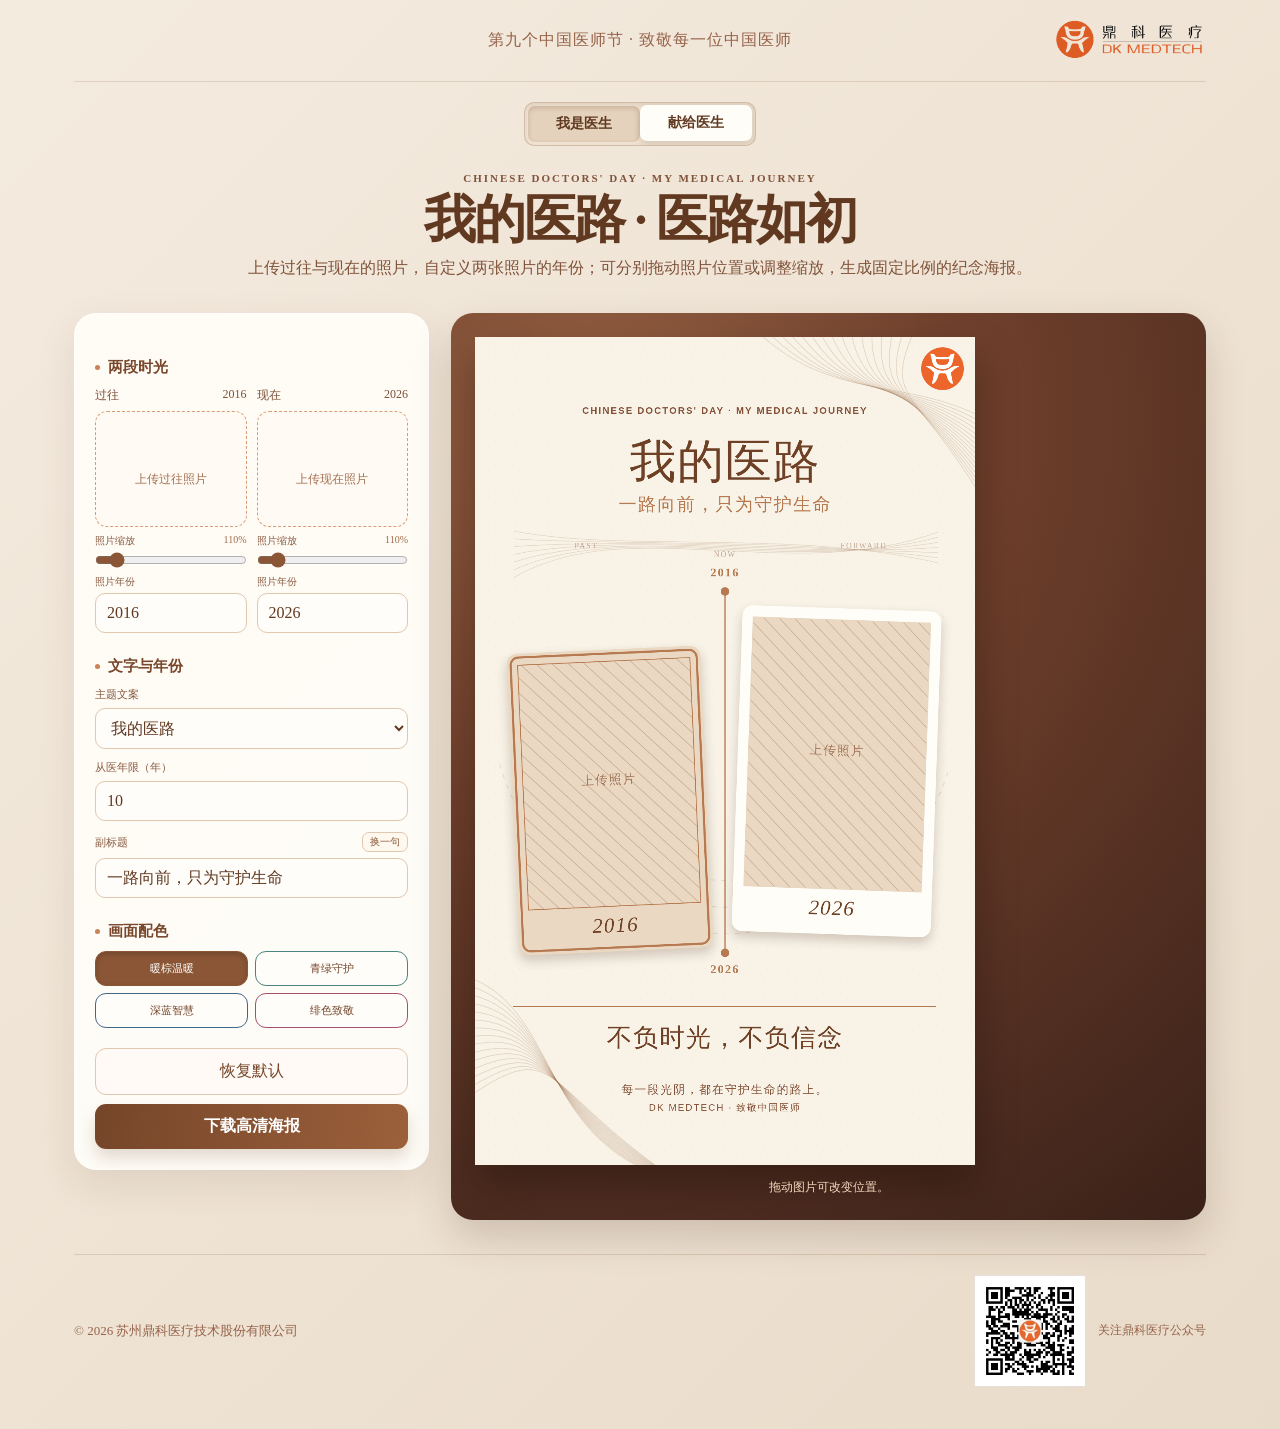
==== commit 08b86c23: "Link doctor page to thank-you page" ====
--- a/index.html
+++ b/index.html
@@ -68,7 +68,7 @@
 <body>
   <main class="page">
     <header class="site-header"><p>第九个中国医师节 · 致敬每一位中国医师</p><a class="site-logo" href="https://www.dkmedtech.com/" target="_blank" rel="noreferrer" aria-label="鼎科医疗官网"><img src="./dkmedtech-logo.png" alt="鼎科医疗 DK MEDTECH"></a></header>
-    <nav class="tabs" aria-label="海报类型"><b>我是医生</b><a href="./">献给医生</a></nav>
+    <nav class="tabs" aria-label="海报类型"><b>我是医生</b><a href="./doctor-thanks.html">献给医生</a></nav>
     <header class="hero"><p>CHINESE DOCTORS' DAY · MY MEDICAL JOURNEY</p><h1>我的医路 · 医路如初</h1><p class="hero-description">上传过往与现在的照片，自定义两张照片的年份；可分别拖动照片位置或调整缩放，生成固定比例的纪念海报。</p></header>
     <section class="workspace">
       <aside class="panel">
@@ -161,4 +161,3 @@
   </script>
 </body>
 </html>
-
